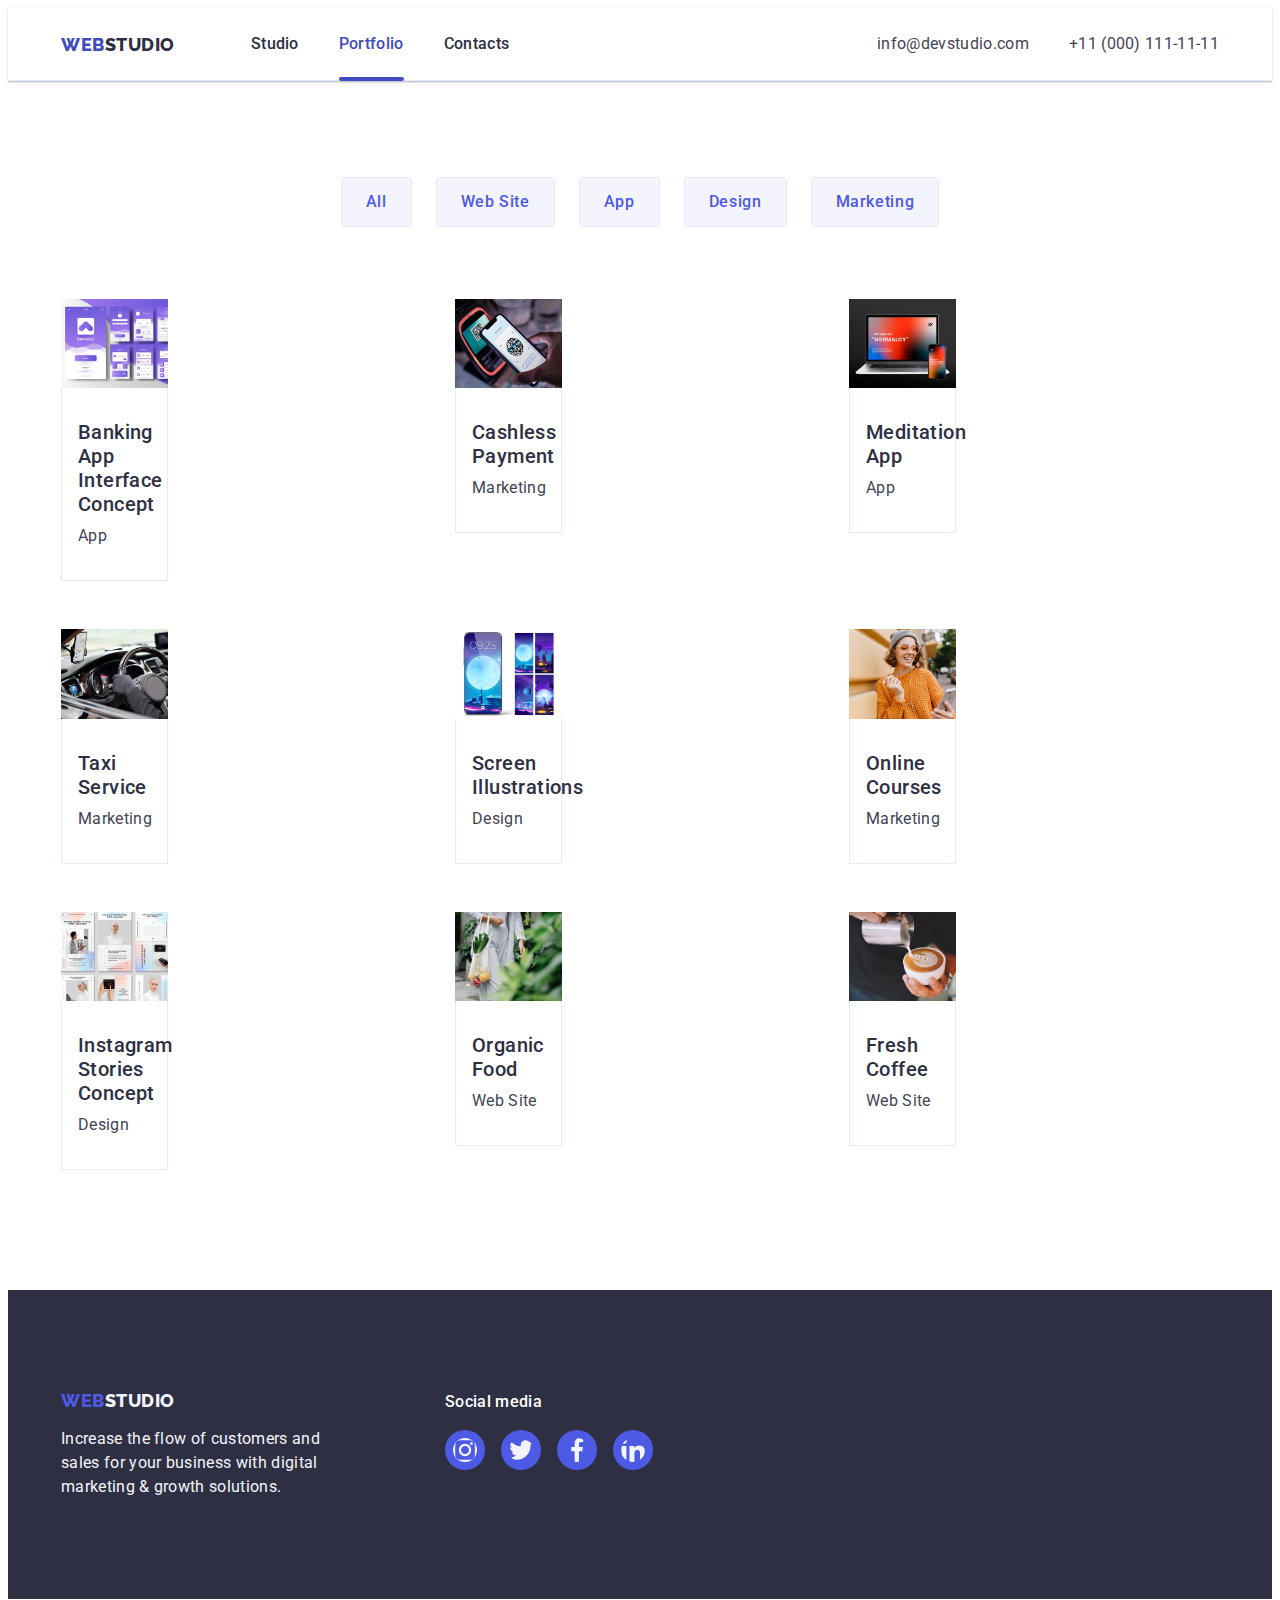
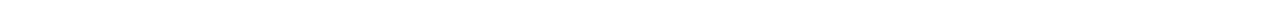
==== portfolio.html @ 83d92a8b "1stsession" ====
<!DOCTYPE html>
<html lang="en">
<head>
    <meta charset="UTF-8">
    <meta name="viewport" content="width=device-width, initial-scale=1.0">
    <link rel="preconnect" href="https://fonts.googleapis.com">
<link rel="preconnect" href="https://fonts.gstatic.com" crossorigin>
<link href="https://fonts.googleapis.com/css2?family=Raleway:wght@400;800&family=Roboto:wght@400;500&display=swap" rel="stylesheet">
<link rel="stylesheet" href="https://cdnjs.cloudflare.com/ajax/libs/modern-normalize/2.0.0/modern-normalize.min.css" integrity="sha512-4xo8blKMVCiXpTaLzQSLSw3KFOVPWhm/TRtuPVc4WG6kUgjH6J03IBuG7JZPkcWMxJ5huwaBpOpnwYElP/m6wg==" crossorigin="anonymous" referrerpolicy="no-referrer" />
    <link rel="stylesheet" href="./styles/styles.css">
    <title>Document</title>
</head>
<body>
   
    <header class="headin">
        <div class="first container">
        <nav class="nav">
            <a href="./index.html" class="logo-header link">Web<span class="logospan">Studio</span></a>
            <ul class="menu list">
                <li>
                    <a href="./index.html" class="texthead link">Studio</a>
                </li>
                <li>
                    <a href="./portfolio.html" class="texthead link current">Portfolio</a>
                </li>
                <li>
                    <a href="" class="texthead link">Contacts</a>
                </li>
             
            </ul>
        </nav>
        <address class="adr">
            <ul class="mailtel list">
                <li>
                    <a href="mailto:info@devstudio.com" class="contacts link">info@devstudio.com</a>
                </li>
                <li>
                    <a href="tel:+110001111111" class="contacts link"> +11 (000) 111-11-11</a>
                </li>
            </ul>
        </address>
    </div>
    </header>
    
    <!--Buttons section-->
    <main>
        <section class="project">
            <div class="container">
        <h1 class="visually-hidden">Hiden header</h1>
<ul class="project-button list">
    <li>
        <button type="button" class="knopka"> All </button>
    </li>
    <li>
        <button type="button" class="knopka">Web Site</button>
    </li>
    <li>
        <button type="button" class="knopka">App</button>
    </li>
    <li>
        <button type="button" class="knopka">Design</button>
    </li>
    <li>
        <button type="button" class="knopka">Marketing</button>
    </li>
</ul>
    
    <!--Main Section-->
    <!--<section class="main">-->
    <ul class="fotki list">
        <li class="portpicsitem">
            <a href= "" class="our-services link">
                <div class="portfolia-card-wrap">
            <img src="./images/img1.jpg" alt="Banking" width="360">
            <p class="overlay">
                14 Stylish and User-Friendly App Design Concepts · Task Manager App · Calorie Tracker App · Exotic Fruit Ecommerce App · Cloud Storage App
Cashless Payment
Marketing
            </p>
        </div> 
            <div class="services-type"> 
            <h2 class="list-team-names">
                Banking App Interface Concept
            </h2>
            <p class="list-team-position">
                App
            </p>
                </div>
        </a>
        </li>
        <li class="portpicsitem">
        <a href="" class="our-services link">
            <div class="portfolia-card-wrap">
            <img src="./images/img2.jpg" alt="Cashless" width="360">
            <p class="overlay">
                14 Stylish and User-Friendly App Design Concepts · Task Manager App · Calorie Tracker App · Exotic Fruit Ecommerce App · Cloud Storage App
Cashless Payment
Marketing
            </p>
        </div> 
            <div class="services-type">
            <h2 class="list-team-names">
                Cashless Payment
            </h2>
         <p class="list-team-position">
                 Marketing
         </p>
        </div>
          </a>
          </li>
          <li class="portpicsitem">
         <a href= "" class="our-services link">
            <div class="portfolia-card-wrap">
            <img src="./images/img3.jpg" alt="Maditaion" width="360">
            <p class="overlay">
                14 Stylish and User-Friendly App Design Concepts · Task Manager App · Calorie Tracker App · Exotic Fruit Ecommerce App · Cloud Storage App
Cashless Payment
Marketing
            </p>
        </div> 
            <div class="services-type">
            <h2 class="list-team-names">
                Meditation App
            </h2>
            <p class="list-team-position">
                App
            </p>
            </div>
              </a>
          </li>
        
               <!--</section>
           <main>-->
          <!--Main Section 2-->
          <!--<section>-->
           
         <li class="portpicsitem">
         <a href="" class="our-services link">
            <div class="portfolia-card-wrap">
                    <img src="./images/img4.jpg" alt="Taxi service" width="360">
                    <p class="overlay">
                        14 Stylish and User-Friendly App Design Concepts · Task Manager App · Calorie Tracker App · Exotic Fruit Ecommerce App · Cloud Storage App
        Cashless Payment
        Marketing
                    </p>
                </div> 
                    <div class="services-type ">
                    <h2 class="list-team-names">
                        Taxi Service
                    </h2>
                    <P class="list-team-position">
                        Marketing
                    </P>
                    </div>
                </a>
                </li>
                <li class="portpicsitem">
                    <a href= "" class="our-services link">
                        <div class="portfolia-card-wrap">
                    <img src="./images/img5.jpg" alt="Screen" width="360">
                    <p class="overlay">
                        14 Stylish and User-Friendly App Design Concepts · Task Manager App · Calorie Tracker App · Exotic Fruit Ecommerce App · Cloud Storage App
        Cashless Payment
        Marketing
                    </p>
                </div> 
                    <div class="services-type ">
                    <h2 class="list-team-names">
                        Screen Illustrations
                    </h2>
                    <p class="list-team-position">
                        Design
                    </p>
                    </div>
                </a>
                </li>
                <li class="portpicsitem">
                    <a href= "" class="our-services link">
                        <div class="portfolia-card-wrap">
                    <img src="./images/img6.jpg" alt="Courses" width="360">
                    <p class="overlay">
                        14 Stylish and User-Friendly App Design Concepts · Task Manager App · Calorie Tracker App · Exotic Fruit Ecommerce App · Cloud Storage App
        Cashless Payment
        Marketing
                    </p>
                </div> 
                    <div class="services-type ">
                    <h2 class="list-team-names">
                        Online Courses
                    </h2>
                    <p class="list-team-position">
                        Marketing
                    </p>
                    </div>
                </a>
                </li>
            
          <!-- </section>-->
           <!--Section.3-->
         <!-- <section>-->
            
               <li class="portpicsitem">
                <a href= "" class="our-services link">
                    <div class="portfolia-card-wrap">
                  <img src="./images/img7.jpg" alt="Instagram" width="360">
                  <p class="overlay">
                    14 Stylish and User-Friendly App Design Concepts · Task Manager App · Calorie Tracker App · Exotic Fruit Ecommerce App · Cloud Storage App
    Cashless Payment
    Marketing
                </p>
            </div> 
                  <div class="services-type">
                    <h2 class="list-team-names">
                        Instagram Stories Concept
                    </h2>
                    <p class="list-team-position">
                        Design
                    </p>
                  </div>
                </a>
                </li>
                <li class="portpicsitem">
                    <a href= "" class="our-services link">
                        <div class="portfolia-card-wrap">
                     <img src="./images/img8.jpg" alt="Organic food" width="360">
                     <p class="overlay">
                        14 Stylish and User-Friendly App Design Concepts · Task Manager App · Calorie Tracker App · Exotic Fruit Ecommerce App · Cloud Storage App
        Cashless Payment
        Marketing
                    </p>
                </div> 
                     <div class="services-type ">
                    <h2 class="list-team-names">
                        Organic Food
                    </h2>
                    <p class="list-team-position">
                        Web Site
                    </p>
                     </div>
                </a>
                </li>
                <li class="portpicsitem">
                    <a href= "" class="our-services link">
                        <div class="portfolia-card-wrap">
                  <img src="./images/img9.jpg" alt="Fresh Coffee" width="360">
                  <p class="overlay">
                    14 Stylish and User-Friendly App Design Concepts · Task Manager App · Calorie Tracker App · Exotic Fruit Ecommerce App · Cloud Storage App
    Cashless Payment
    Marketing
                </p>
            </div> 
                  <div class="services-type">
                    <h2 class="list-team-names">
                        Fresh Coffee
                    </h2>
                    <p class="list-team-position">
                        Web Site
                    </p>
                  </div>
                </a>
                </li>
            </ul>
        </div>
        </section>
    </main>
    <footer class="section-footer">

        <div class="footer-media-links container">
        <div class="logoandpara">
        <a href="./index.html" class="link-logo-footer link"> Web<span class="link-logo-studio">Studio</span></a>
        <p class="section-footer-text">Increase the flow of customers and
            sales for your business with digital
            marketing & growth solutions.</p>
        </div>
        
       <div class="footer-links">
        <p class="footerpara">Social media</p>
        <ul class="footer-soc-list list">
            <li class="footer-social-media">
                <a href="" class="footer-soc-link">
                 <svg class="media-item"  width="24" height="24">
                <use href="./images/icons.svg#icon-instagram">

                </use>
            </svg>
        </a> 
        </li>
      <li class="footer-social-media">
        <a href="" class="footer-soc-link">
        <svg class="media-item" width="24" height="24">
            <use href="./images/icons.svg#icon-twitter">
            </use>
        </svg>
        </a>
      </li>
        <li class="footer-social-media">
            <a href="" class="footer-soc-link">
            <svg class="media-item" width="24" height="24">
                <use href="./images/icons.svg#icon-facebook">
                </use>
            </svg>
            </a>
        </li>
        <li class="footer-social-media">
            <a href="" class="footer-soc-link">
            <svg class="media-item" width="24" height="24">
                <use href="./images/icons.svg#icon-linkedin">
                </use>
            </svg>
            </a>
        </li>
        </ul>
    </div>
    </div>
    </footer>
    
</body>
</html>
---- styles/styles.css ----
:root {
    --primary-white-color: #ffffff;
    --classic-background-color: #f4f4fd;
    --primary-fonts: 'Roboto', sans-serif;
    --brand-color: #404bbf;
    --button-color: #4D5AE5;
    --list-link-menu-color: #404bbf;
    --button-color-change: #404BBF;
    --link-header-1-color: #4d5ae5;
    --nav-color: #4d5ae5;
    --portfolio-buttons-color: #F4F4FD;
    --portfolio-font-color: #4d5ae5;
    --timing-function: 250ms cubic-bezier(0.4, 0, 0.2, 1);
}
body {
    font-family: 'Roboto', sans-serif;
    color: #434455;
    background-color: #FFFFFF;
}
h1, h2, h3, h4, h5, h6, p {
    margin: 0;
}

img {
    display: block;
    max-width: 100%;
    height: auto;
}
.link {
    text-decoration: none;
}


.list {
    list-style: none;
  margin: 0;
 padding: 0;

}
.container {
    width: 1158px;
    padding: 0 15px;
    margin-left: auto;
    margin-right: auto;
}
/* header */
.headin {
    border-bottom: 1px solid #e7e9fc;
    box-shadow: 0px 2px 1px rgba(46, 47, 66, 0.08), 0px 1px 1px rgba(46, 47, 66, 0.16), 0px 1px 6px rgba(46, 47, 66, 0.08);
}
.first {
   /* box-shadow: 0px 2px 1px rgba(46, 47, 66, 0.08), 0px 1px 1px rgba(46, 47, 66, 0.16), 0px 1px 6px rgba(46, 47, 66, 0.08) ; */
    display: flex;
}
.nav {
    
    display: flex;
    align-items: center;
}

.logo-header {
 color: #4D5AE5;
 font-size: 18px;
 font-family: Raleway, sans-serif;
 font-weight: 800;
 text-transform: uppercase;
 line-height: calc(21/18);
 letter-spacing: 0.54px;
 margin-right: 76px;
 position: relative;
 color: #404bbf;
}
.logo-header::after{
    position: absolute;
    left: 0;
    bottom: -1px;
    height: 4px;
    background-color: #404bbf;
    border-radius: 2px;
}

.nav-item {
   font-family: 'Raleway', sans-serif;
   font-weight: 800;
   font-size: 18px;
   line-height: 1.17;
   letter-spacing: 0.03em;
   text-transform: uppercase;
   color: var(--link-header-1-color);
   text-decoration: none; 
}

.logospan {
    color: #2e2f42
}


.texthead {
    font-weight: 500;
    font-size: 16px;
    line-height: 1.5;
    letter-spacing: 0.02em;
    color: #2e2f42;
    display: block;
    transition: color var(--timing-function);
    
}
.texthead:hover,
.texthead:focus
 {
  color: #404bbf;  
}

.adr {
    /* box-shadow: 0px 2px 1px rgba(46, 47, 66, 0.08), 0px 1px 1px rgba(46, 47, 66, 0.16), 0px 1px 6px rgba(46, 47, 66, 0.08); */
    font-style: normal;
    margin-left: auto;

}
.contacts {
    font-size: 16px;
    line-height: 1.5;       
    letter-spacing: 0.02em;
    color: #434455;
padding: 24px 0;
display: block;
transition: color var(--timing-function);
    

}
.contacts:hover, .contacts:focus {
    color: #404bbf;
}
.sprite-icons-item {
    justify-content: center;
    align-items: center;
}
.sprite-icons{
    border-radius: 4px;
    margin-bottom: 8px;
    display: flex;
   align-items: center;
   justify-content: center;
    width: 264px;
    height: 112px;
    background-color: #F4F4FD;
}
.main-section {
    margin: 0 auto;
   background-size: cover;
    background-image:url(/images/backgroundimage.jpg);
    background-repeat: no-repeat;
    background-position: center;
    max-width: 1440px;
    background-image: linear-gradient(rgba(46, 47, 66, 0.7), rgba(46, 47, 66, 0.7)), url(/images/backgroundimage.jpg);
}
.nav-header-1 {
    font-style: normal; 
}

.main-h {
    font-size: 56px;
    line-height: 1.07;
    text-align: center;
    letter-spacing: 0.02em;
    color: #ffffff ;
    max-width: 496px;
margin-left: auto;
margin-right: auto;
margin-bottom: 48px;

}


.button-list-section {
    cursor: pointer;
    list-style: none;
    text-align: center;
    background-color: #4d5ae5;
    font-family: 'Roboto', sans-serif;
    font-weight: 500;
    font-size: 16px;
    line-height: 1.5;
    letter-spacing: 0.04em;
    color: #ffffff;
    transition:  background-color var(--timing-function);
}
.button-list-section:hover, .button-list-section:focus {
    background-color: var(--button-color-change);
}


.knopka {
    cursor: pointer;
    font-family: 'Roboto', sans-serif;
    font-weight: 500;
    font-size: 16px;
    line-height: 1.5;
    letter-spacing: 0.04em;
    color: var(--portfolio-font-color);
    background-color: var(--portfolio-buttons-color);
   border: transparent;
}
.knopka:hover, .knopka:focus {
color: #FFFFFF;
background-color: #404BBF;
border-radius: 4px;
box-shadow: 0px 2px 2px 0px rgba(0, 0, 0, 0.12), 0px 2px 1px 0px rgba(0, 0, 0, 0.08), 0px 3px 1px 0px rgba(0, 0, 0, 0.10);
}
.list-section-2{
    list-style: none;
}

.list-header {
    font-weight: 500;
    font-size: 20px;
    line-height: 1.2;
    letter-spacing: 0.02em;
    color: #2e2f42;
   
    margin-bottom: 8px;

}
.list-p {
    margin-bottom: 8px;
    font-size: 16px;
    line-height: 1.5;
    letter-spacing: 0.02em;
    color: #434455;
   

}
.list-wawd {
    list-style: none;
}
.list-wawd-h {
    font-size: 36px;
    line-height: 1.11;
    text-align: center;
    letter-spacing: 0.02em;
    text-transform: capitalize;
    color: #2e2f42;
}
.list-our-team {
    background-color: #F4F4FD;
}
.our-team-social-media{
    fill: #f4f4fd;
}

.social-media-list{
    display: flex;
    justify-content: center;
    align-items: center;
    gap: 24px;
} 
.media-item{
    border-radius: 50%;
    fill: #f4f4fd;
}
.social-media-item{
    width: 40px;
    height: 40px;
}
.social-media-link {
    border-radius: 50%;
    display: flex;
    width: 100%;
    height: 100%;
    justify-content: center;
    align-items: center;
    background-color: #4D5AE5;
    transition:  background-color var(--timing-function) ;
}
.social-media-link:hover, 
.social-media-link:focus {
    background-color: #404BBF;
}
.icon {
    justify-content: center;
    align-items: center;
}
/* customers */
.section {
    padding: 120px 0;
}

.customers-title {
    line-height: 1.11;
 color: #2E2F42;
 font-size: 36px;
 text-transform: capitalize;
 letter-spacing: 0.72px;
 margin-bottom: 72px;
 text-align: center;
}
.customers-list {
    display: flex;
    gap: 24px;

}

.customers-item {
    width: calc((100% - 120px) / 6);
    height: 88px;
}
.customers-link {
    width: 100%;
    height: 100%;
    display: flex;
    justify-content: center;
    align-items: center;
    border: 1px solid #8e8f99;
    color: #8E8F99;
    border-radius: 4px;
    transition: color var(--timing-function), border-color var(--timing-function);
}
.customers-link:hover,
.customers-link:focus{
    color: #404BBF;
    border-color: #404BBF;
}
.cutomers-icon{
fill: currentColor;
}
.footer-soc-link {
    display:flex ;
    background-color:#4D5AE5 ;
    border-radius: 50%;
    width: 100%;
    height: 100%;
    align-items: center;
    justify-content: center;
    transition: background-color var(--timing-function);
}
.footer-soc-link:hover,
.footer-soc-link:focus {
    background-color: #31D0AA;
}


.list {
    list-style: none;
}
.homw {
    text-decoration: none;
    
}
.images {
    background-color: #FFFFFF;
}

.list-team-names {
    list-style: none;
    background-color: #FFFFFF;
    font-weight: 500;
    font-size: 20px;
    line-height: 1.2;
    letter-spacing: 0.02em;
    color: #2e2f42;
}
.list-team-position {
    font-size: 16px;
    line-height: 1.5;
    letter-spacing: 0.02em;
    color: #434455;
}
.section-footer {
    background-color: #2e2f42;
}
.link-logo-studio {
    font-family: 'Raleway', sans-serif;
    font-size: 18px;
    font-weight: 800;
    line-height: 1.17;
    letter-spacing: 0.03em;
    text-transform: uppercase;
    color: #f4f4fd;
    text-decoration: none;
}
.link-logo-footer {
    color: #4d5ae5;
    text-decoration: none;
    font-family: 'Raleway', sans-serif;
    font-size: 18px;
    font-weight: 800;
    line-height: 1.17;
    letter-spacing: 0.03em;
    text-transform: uppercase;
}
.section-footer-text {
    display: flex;
    font-size: 500;
    line-height: 1.5;
    letter-spacing: 0.02em;
    color: #F4F4FD;
}
.footer-media-links {
    display: flex;
    align-items: baseline;
}
.logoandpara{
    margin-right: 120px;
}
.footerpara{
    font-weight: 500;
    font-size: 16px;
    line-height: 1.5;
    letter-spacing: 0.02em;
    color:#FFFFFF;
    margin-bottom: 16px;
}
.footer-social-media{
width: 40px;
height: 40px;

}
.footer-soc-list{
    display: flex;
   gap: 16px;


}

/* modal */

.backdrop {
    position: fixed;
    width: 100%;
    height: 100%;
    top: 0;
    left: 0;
    background-color: rgba(46, 47, 66, 0.4);
    opacity: 1;
    visibility: visible;
    pointer-events: auto;
    transition: opacity var(--timing-function), visibility var(--timing-function);
}
.is-hidden{
opacity: 0;
visibility: hidden;
pointer-events: none;
}
.modal {
    transition: transform 250ms cubic-bezier(0.4, 0, 0.2, 1);
    transform: translate(-50%, -50%) scale(1);
    top: 50%;
    left: 50%;
    position: absolute;
    width: 408px;
    min-height: 584px;
    background-color: #FCFCFC;
    box-shadow: 0px 2px 1px 0px rgba(0, 0, 0, 0.20), 0px 1px 3px 0px rgba(0, 0, 0, 0.12), 0px 1px 1px 0px rgba(0, 0, 0, 0.14); 
    border-radius: 4px;
}

.close-btn {
    transition: background-color 250ms cubic-bezier(0.4, 0, 0.2, 1), border 250ms cubic-bezier(0.4, 0, 0.2, 1);
    display: flex;
    justify-content: center;
    align-items: center;
    padding: 0;
    line-height: 0;
    width: 24px;
    height: 24px;
    border-radius: 50%;
    background-color: #E7E9FC;
    border: 1px solid rgba(0, 0, 0, 0.1);
    cursor: pointer;
    right: 24px;
    top: 24px;
    position: absolute;
}
.close-btn:hover,
.close-btn:focus {
    border: none;
    background-color: #404BBF;
    transition: background-color var(--timing-function);
}
.close-btn:hover .btn-icon-close,
.close-btn:focus .btn-icon-close {
    fill: #FFFFFF;
}
.btn-icon-close {
  transition: fill var(--timing-function);
}

.menu {
    display: flex;
    gap: 40px;
}
.nav-item {
    box-shadow: 0px 2px 1px rgba(46, 47, 66, 0.08), 0px 1px 1px rgba(46, 47, 66, 0.16), 0px 1px 6px rgba(46, 47, 66, 0.08);
    margin-right: 76px;
}
.texthead {
    padding: 24px 0px;
  
}
.current{
position: relative;
color: #404BBF;

}
.current::after{
    left: 0;
    bottom: -1px;
    content: "";
    position: absolute;
    width: 100%;
    height: 4px;
    background-color: #404BBF;
    border-radius: 2px;

}


.mailtel {
    display: flex;
    gap: 40px;
}
.main-section {
    padding-top: 188px;
    padding-bottom: 188px;
}

.button-list-section {
    display: block;
    margin: auto;
    min-width: 169px;
    height: 56px;
    border: none;
    background-color: #4d5ae5;
    border-radius: 4px;
}
.secondary {
    padding: 120px 0;
}
.secondary-text{
    line-height: 24px;
    letter-spacing: 0.32px;
}
.visually-hidden {
    position: absolute;
    width: 1px;
    height: 1px;
    margin: -1px;
    border: 0;
    padding: 0;
    white-space: nowrap;
    clip-path: inset(100%);
    clip: rect(0 0 0 0);
    overflow: hidden;
}

.secondary-list {
    border: 4px;
    margin-bottom: 8px;
    gap: 24px;
    display: flex;
  
    
} 
.our-services{
    display: block;
}
.our-services:hover,
.our-services:focus{
    box-shadow: 0px 1px 6px rgba(46, 47, 66, 0.08), 0px 1px 1px rgba(46, 47, 66, 0.16), 0px 2px 1px rgba(46, 47, 66, 0.08);
    outline: 3px solid red;
}

.sec-item{
    flex-basis: calc((100% - 72px) / 4);
}
.likethis {

    flex-basis: calc((100% - 48px) / 3);
   
}



.third-section {
padding-bottom: 120px;
}

.list-wawd-h {
    margin-bottom: 72px;
}
.third-list {
    margin-left: auto;
    margin-right: auto;
   display: flex;
   gap: 24px;
   justify-content: center;
}
.list-our-team {
    padding: 120px 0;
}
.list-wawd-h {
    margin-bottom: 72px;
}
.fourth-section {
    display: flex;
gap: 24px;
   
}
.testing {
    flex-basis: calc((100% - 72px) / 4);
    border-radius: 0px 0px 4px 4px;
 background-color: #FFFFFF;
 box-shadow: 0px 1px 6px rgba(46, 47, 66, 0.08), 0px 1px 1px rgba(46, 47, 66, 0.16), 0px 2px 1px rgba(46, 47, 66, 0.08);


}
.people-names {
    text-align: center;
    padding: 32px 0;
}

.section-footer {
    padding: 100px 0;
}
.link-logo-footer{
    display: inline-block;
    margin-bottom: 16px;
}
.footer-links {
    align-items: baseline;
    margin-right: 80px;
}
.section-footer-text {
    max-width: 264px;
}
.project {
    padding: 96px 0 120px 0;
}
.project-button {
    display: flex;
    justify-content: center;
    gap: 24px;
    margin-bottom: 72px;
}
.knopka {
    transition: color 250ms cubic-bezier(0.4, 0, 0.2, 1), background-color 250ms cubic-bezier(0.4, 0, 0.2, 1), border-color 250ms cubic-bezier(0.4, 0, 0.2, 1), box-shadow 250ms cubic-bezier(0.4, 0, 0.2, 1);
    padding: 12px 24px;
    border: 1px solid #e7e9fc;
    border-radius: 4px;
}
.knopka:hover {
    border: 1px solid transparent;
}
.knopka:focus{
    border: 1px solid transparent;
}
.fotki {
    display: flex;
    flex-wrap: wrap;
    row-gap: 48px;
    column-gap: 24px;
   
}
.our-services {
    transition: box-shadow 250ms cubic-bezier(0.4, 0, 0.2, 1);
    width: calc((100% - 48px)/3);   
}
.services-type {
    
    padding: 32px 16px;
    border: 1px solid #e7e9fc;
    border-top: none;
}
.list-team-names {
    margin-bottom: 8px;
}
.portpicsitem {
    transition: box-shadow 250ms cubic-bezier(0.4, 0, 0.2, 1);
    flex-basis: calc((100% - 48px) / 3);
}

.overlay {
    color:  #F4F4FD;
    line-height: 24px; /* 150% */
    letter-spacing: 0.32px;
    background-color: #4D5AE5;
    padding: 40px 32px;
    width: 100%;
    height: 100%;
    position: absolute;
    top: 0;
    transform: translateY(100%);
    transition: transform var(--timing-function);
}
.portfolia-card-wrap{
    position: relative;
    overflow: hidden;
}
.our-services:hover .overlay,
.our-services:focus .overlay {
    transform: translateY(0);
}


/* modal form */
.form {
    display: inline-flex;
    position: relative;
    display: block;
    border-radius: 4px;
    border: #8E8F99 solid 1px;
    width: 360px;
    height: 58px;
}
.modal-form-icon{
    position: absolute;
    width: 18px;
    padding: 3px 0px;
    gap: 4px;
}
.form-para{
width: 360px;
height: 24px;
color: #2E2F42;
font-weight: 500;
line-height: 24px; /* 150% */
letter-spacing: 0.32px;
margin: 72px 24px;
}
.form-label {
color: var(--lightslate, #8E8F99);
font-size: 12px;
font-style: normal;
font-weight: 400;
line-height: 14px; 
letter-spacing: 0.48px;
}
.textarea{
    width: 360px; 
}
.useragreement{
    font-size: 12px;
    font-style: normal;
    font-weight: 400;
    line-height: 14px;
    letter-spacing: 0.48px;
}
.footerspan{
    color: var(--iris, #4D5AE5);
    font-family: Roboto;
    font-size: 12px;
    font-style: normal;
    font-weight: 400;
    line-height: 16px;
    letter-spacing: 0.48px;
    text-decoration-line: underline;   
}
.footeragreement{
    display: flex;
    justify-content: center;
    margin-bottom: 24px;
}
.checkbox{
margin-right: 8px;
}
.modal-form-field{
position: relative;
}






/* Footer-form */
.footer-subscribe-form {
  
}
.footer-subs {
    color: var(--white, #FFF);
    font-family: Roboto;
    font-size: 16px;
    font-weight: 500;
    line-height: 24px; /* 150% */
    letter-spacing: 0.32px;
  

}
.footer-form-subs {
  
}
.subs-input {
    margin-right: 24px;
    color: var(--primary-white-color);
    border-radius: 4px;
    border: 1px solid var(--white, #FFF);
    box-shadow: 0px 4px 4px 0px rgba(0, 0, 0, 0.15);    
    background-color: #2E2F42;
    margin-top: 16px;
    width: 264px;
    height: 40px;
    flex-shrink: 0;
}
.form-btn {
display: inline-flex;
color: #e7e9fc;
border-radius: 4px;
background: var(--iris, #4D5AE5);
padding: 8px 24px;
justify-content: center;
align-items: center;
gap: 16px;
}
.placeholder{
    color: var(--white, #FFF);
    font-family: Roboto;
    font-size: 12px;
    font-style: normal;
    font-weight: 400;
    line-height: 24px; /* 200% */
    letter-spacing: 0.48px; 
}
.footer-btn-icon{
    justify-content: center;
    align-items: center;
}
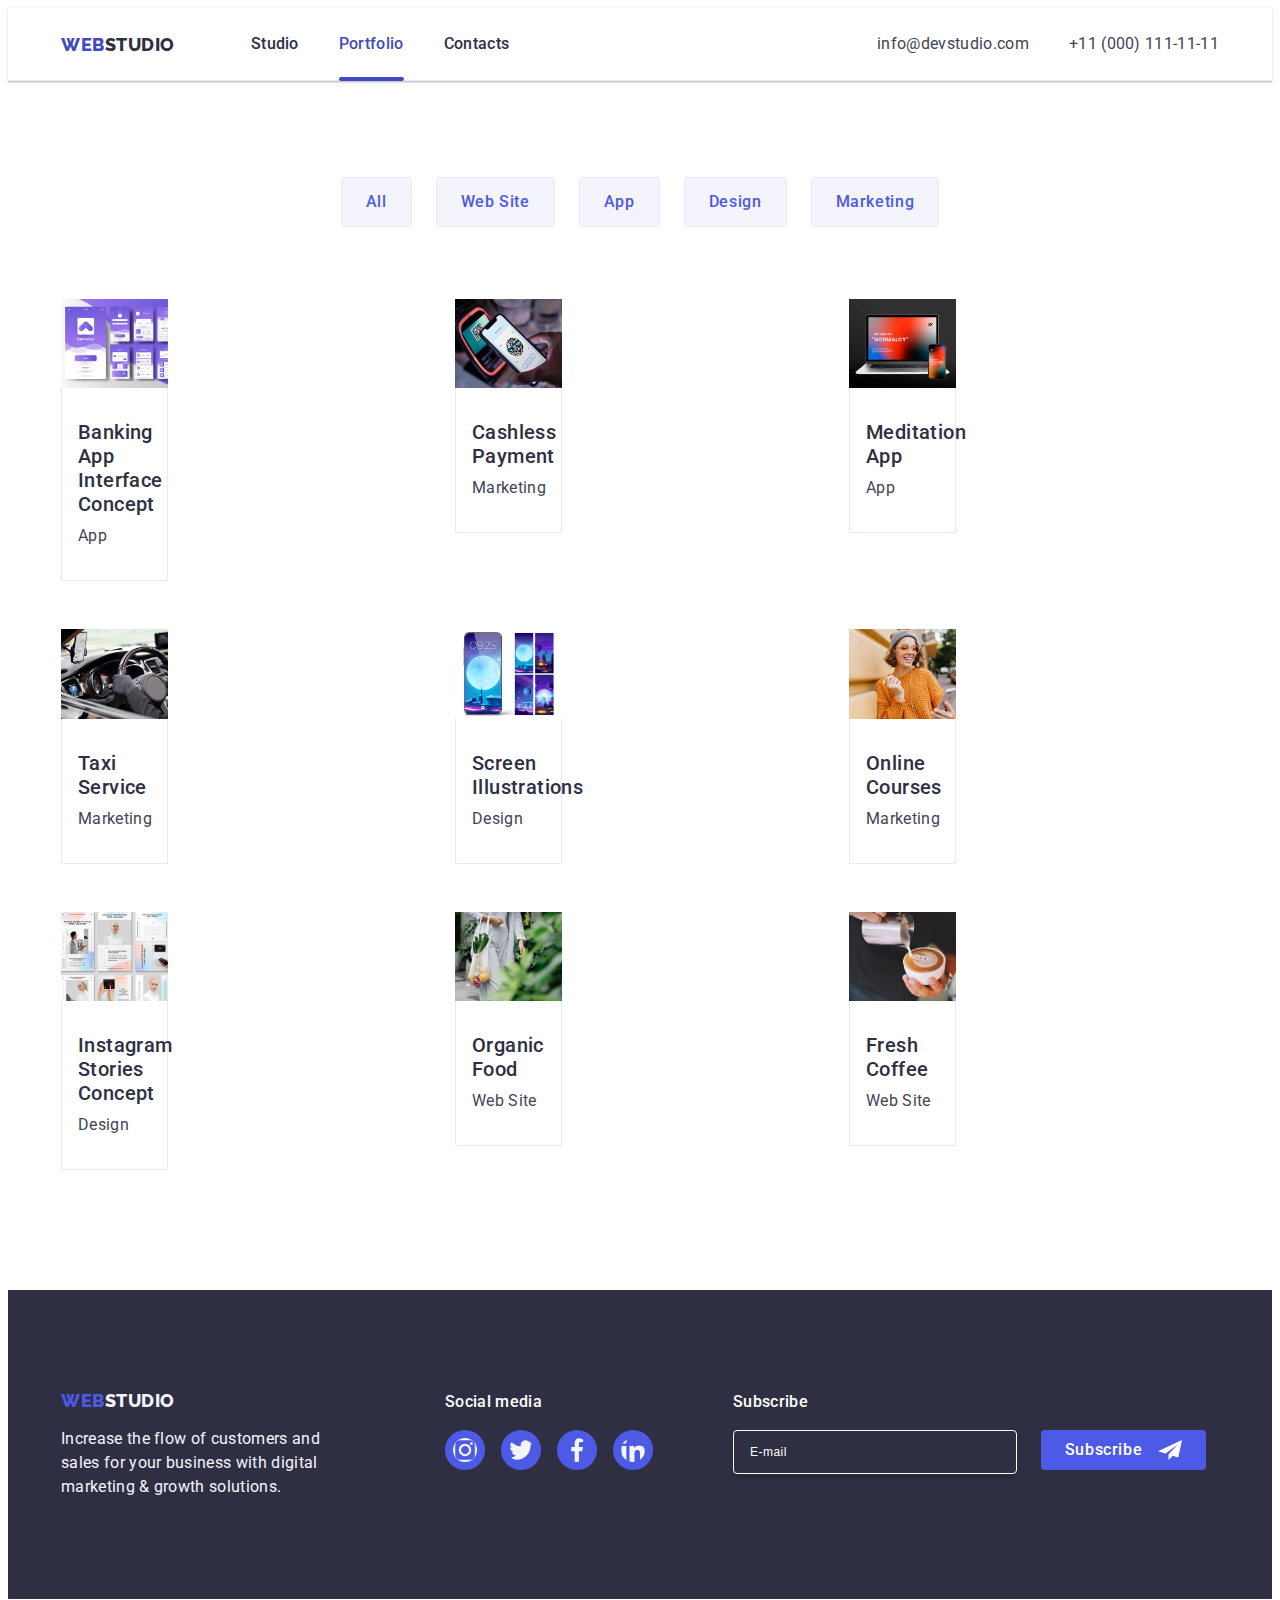
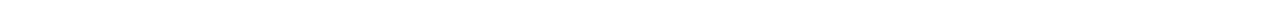
==== commit efba819d: "sdfds" ====
--- a/portfolio.html
+++ b/portfolio.html
@@ -311,7 +311,27 @@
         </li>
         </ul>
     </div>
+
+     <!-- Footer subscribe form DIV -->
+
+     <div class="bottom-right-corner">
+        <p class="para-bottom-right">Subscribe</p>
+        <fomr class="bootom-right-footer-form">
+    <label class="footer-bottom-right-label">
+        <input 
+        class="bottom-form-input"
+        name="subs_from" 
+        type="email" 
+        placeholder="E-mail">
+    </label>
+    <button class="btn-bottom-right" type="submit">Subscribe
+        <svg class="bottom-right-btn-icon" width="24" height="24">
+            <use href="./images/icons.svg#icon-subscribe"></use>
+        </svg>
+    </button>
+         </fomr>
     </div>
+        </div>
     </footer>
     
 </body>
--- a/styles/styles.css
+++ b/styles/styles.css
@@ -442,6 +442,7 @@
 pointer-events: none;
 }
 .modal {
+    padding: 72px 24px 24px 24px;
     transition: transform 250ms cubic-bezier(0.4, 0, 0.2, 1);
     transform: translate(-50%, -50%) scale(1);
     top: 50%;
@@ -704,36 +705,51 @@
 
 /* modal form */
 .form {
+    width: 100%;
+    height: 40px;
+    background-color: transparent;
+    padding-left: 38px;
+    outline: transparent;
+    transition: border-color 250ms cubic-bezier(0.1, 0, 0.2, 1);
     display: inline-flex;
     position: relative;
     display: block;
     border-radius: 4px;
-    border: #8E8F99 solid 1px;
-    width: 360px;
-    height: 58px;
+    border: rgba(46, 47, 66, 0.4) solid 1px;
+}
+.form:focus{
+border-color:#4D5AE5;
 }
 .modal-form-icon{
+    left: 16px;
+    top:50%;
+    transform: translateY(-50%);
+    transition: fill 250ms cubic-bezier(0.4, 0, 0.2, 1);
     position: absolute;
     width: 18px;
     padding: 3px 0px;
     gap: 4px;
 }
+.modal-form-icon:focus{
+    fill: #4D5AE5;
+}
 .form-para{
+margin-bottom: 16px;
+text-align: center;
 width: 360px;
 height: 24px;
 color: #2E2F42;
 font-weight: 500;
 line-height: 24px; /* 150% */
 letter-spacing: 0.32px;
-margin: 72px 24px;
 }
 .form-label {
-color: var(--lightslate, #8E8F99);
 font-size: 12px;
-font-style: normal;
-font-weight: 400;
-line-height: 14px; 
-letter-spacing: 0.48px;
+line-height: 1.17;
+letter-spacing: 0.04em;
+color: #8e8f99;
+display: block;
+margin-bottom: 4px;
 }
 .textarea{
     width: 360px; 
@@ -746,18 +762,18 @@
     letter-spacing: 0.48px;
 }
 .footerspan{
-    color: var(--iris, #4D5AE5);
-    font-family: Roboto;
-    font-size: 12px;
-    font-style: normal;
-    font-weight: 400;
-    line-height: 16px;
-    letter-spacing: 0.48px;
-    text-decoration-line: underline;   
+width: 16px;
+height: 16px;
+border:1px solid rgba(46, 47, 66, 0.4);
+border-radius: 2px;
+transition: background-color 250ms cubic-bezier(0.4, 0, 0.2, 1), border 250ms cubic-bezier(0.4, 0, 0.2, 1), fill 250ms cubic-bezier(0.4, 0, 0.2, 1);
+display: inline-flex;
+text-align: center;
+justify-content: center;
+fill: transparent;
+
 }
 .footeragreement{
-    display: flex;
-    justify-content: center;
     margin-bottom: 24px;
 }
 .checkbox{
@@ -766,61 +782,96 @@
 .modal-form-field{
 position: relative;
 }
-
-
-
+.entire-form{
+    margin-bottom: 8px;
+}
+.comment-label-section{
+margin-bottom: 16px;
+}
+.comment-text-area
+{
+    width: 100%;
+    height: 120px;
+    font-size: 12px;
+    line-height: 1.17;
+    letter-spacing: 0.04em;
+    color: rgba (46, 47, 66, 0.4);
+    border: 1px solid rgba(46, 47, 66, 0.4);
+    border-radius: 4px;
+    background-color: transparent;
+    padding: 8px 16px;
+    outline: transparent;
+    resize: none;
+    transition: border-color 250ms cubic-bezier(0.4, 0, 0.2, 1);
+
+}
+.comment-text-area:focus{
+    border-color: #4D5AE5;
+}
+.user-policy-agreement{
+    display: block;
+    font-size: 12px;
+    line-height: 1.17;
+    letter-spacing: 0.04em;
+    color: #8e8f99;
+}
+.checkbox:checked{
+  background-color: #404bbf;  
+}
+.checkbox:checked .footerspan{
+    border: none;
+    fill: #F4F4FD;
+}
+.pp-link{
+    color:#4d5ae5;
+}
 
 
 
 /* Footer-form */
-.footer-subscribe-form {
-  
-}
-.footer-subs {
-    color: var(--white, #FFF);
-    font-family: Roboto;
+.para-bottom-right{
+    margin-bottom: 16px;
+    font-weight: 500;
     font-size: 16px;
-    font-weight: 500;
-    line-height: 24px; /* 150% */
-    letter-spacing: 0.32px;
-  
-
-}
-.footer-form-subs {
-  
-}
-.subs-input {
-    margin-right: 24px;
-    color: var(--primary-white-color);
-    border-radius: 4px;
-    border: 1px solid var(--white, #FFF);
-    box-shadow: 0px 4px 4px 0px rgba(0, 0, 0, 0.15);    
-    background-color: #2E2F42;
-    margin-top: 16px;
+    line-height: 1.5;
+    letter-spacing: 0.02em;
+    color: #ffffff; 
+}
+.bootom-right-footer-form {
+    display: flex;
+    gap: 24px;
+}
+.bottom-form-input{
     width: 264px;
     height: 40px;
-    flex-shrink: 0;
-}
-.form-btn {
-display: inline-flex;
-color: #e7e9fc;
-border-radius: 4px;
-background: var(--iris, #4D5AE5);
-padding: 8px 24px;
-justify-content: center;
-align-items: center;
-gap: 16px;
-}
-.placeholder{
-    color: var(--white, #FFF);
-    font-family: Roboto;
+    border: 1px solid #ffffff;
+    background-color: transparent;
     font-size: 12px;
-    font-style: normal;
-    font-weight: 400;
-    line-height: 24px; /* 200% */
-    letter-spacing: 0.48px; 
-}
-.footer-btn-icon{
+    line-height: 1.5;
+    letter-spacing: 0.04em;
+    padding-left: 16px;
+    box-shadow: 0px 4px 4px 0px rgba(0, 0, 0, 0.15);
+    border-radius: 4px;
+    color: #ffffff;
+}
+.bottom-form-input::placeholder{
+    color: #ffffff;
+}
+.btn-bottom-right{
+    min-width: 165px;
+    height: 40px;
+    display: flex;
     justify-content: center;
     align-items: center;
-}+    font-family: 'Roboto', sans-serif;
+font-size: 16px;
+font-weight: 500;
+line-height: 1.5;
+letter-spacing: 0.04em;
+color: #ffffff;
+cursor: pointer;
+background-color: #4D5AE5;
+border: none;
+border-radius: 4px;
+gap: 16px;
+}
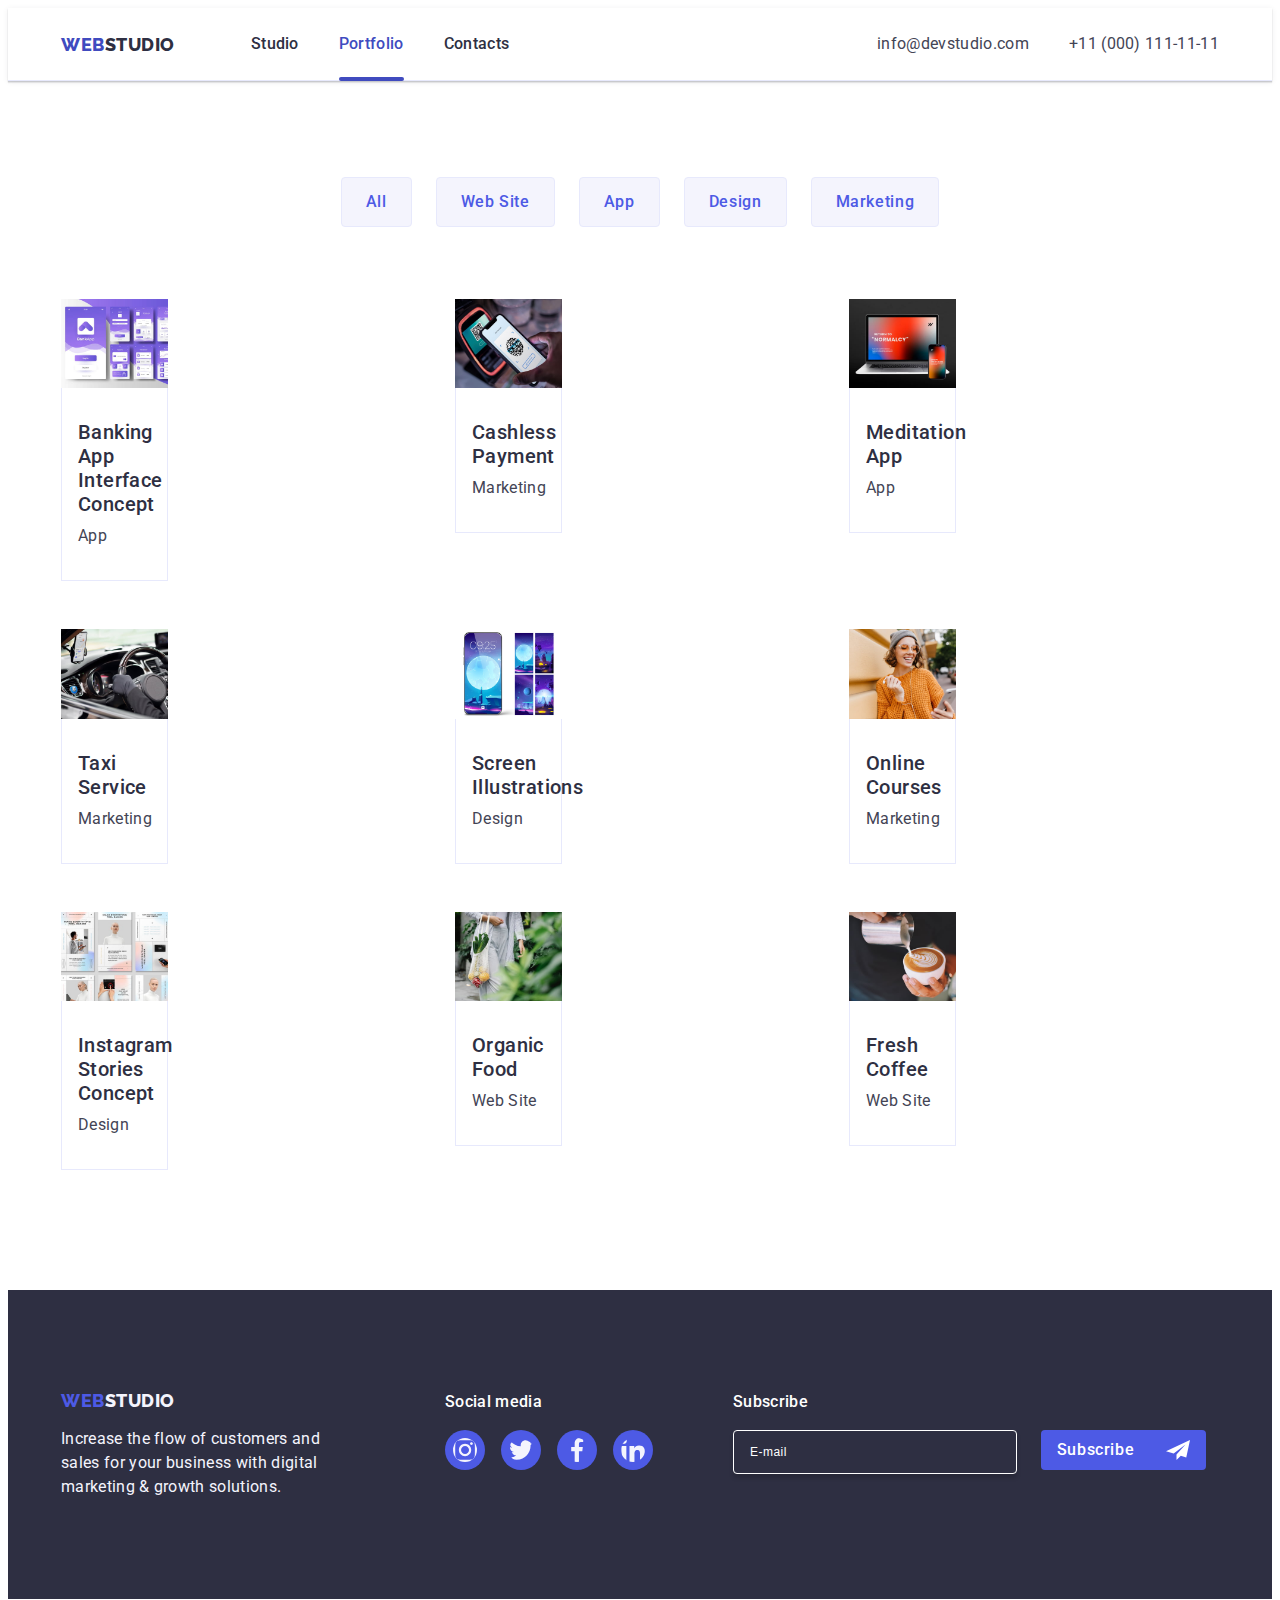
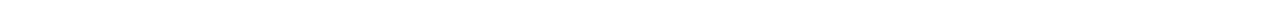
==== commit 6afc67c4: "plpl" ====
--- a/portfolio.html
+++ b/portfolio.html
@@ -316,11 +316,11 @@
 
      <div class="bottom-right-corner">
         <p class="para-bottom-right">Subscribe</p>
-        <fomr class="bootom-right-footer-form">
+        <form class="bootom-right-footer-form">
     <label class="footer-bottom-right-label">
         <input 
         class="bottom-form-input"
-        name="subs_from" 
+        name="subs" 
         type="email" 
         placeholder="E-mail">
     </label>
@@ -329,7 +329,7 @@
             <use href="./images/icons.svg#icon-subscribe"></use>
         </svg>
     </button>
-         </fomr>
+        </form>
     </div>
         </div>
     </footer>
--- a/styles/styles.css
+++ b/styles/styles.css
@@ -710,7 +710,7 @@
     background-color: transparent;
     padding-left: 38px;
     outline: transparent;
-    transition: border-color 250ms cubic-bezier(0.1, 0, 0.2, 1);
+    transition: border-color 250ms cubic-bezier(0.4, 0, 0.2, 1);
     display: inline-flex;
     position: relative;
     display: block;
@@ -762,6 +762,7 @@
     letter-spacing: 0.48px;
 }
 .footerspan{
+align-items: center;
 width: 16px;
 height: 16px;
 border:1px solid rgba(46, 47, 66, 0.4);
@@ -790,6 +791,7 @@
 }
 .comment-text-area
 {
+    color: rgba(46, 47, 66, 0.4);
     width: 100%;
     height: 120px;
     font-size: 12px;
@@ -815,16 +817,28 @@
     letter-spacing: 0.04em;
     color: #8e8f99;
 }
-.checkbox:checked{
+/* .checkbox:checked{
   background-color: #404bbf;  
+} */
+/* .checkbox:checked 
+.footerspan{
+    border: none;
+    fill: #F4F4FD;
+    background-color: #404bbf;
+} */
+
+.pp-link{
+    color:#4d5ae5;
+}
+.label-form{
+    margin-bottom: 8px;
 }
 .checkbox:checked .footerspan{
     border: none;
     fill: #F4F4FD;
-}
-.pp-link{
-    color:#4d5ae5;
-}
+    background-color: #404bbf;
+}
+
 
 
 
@@ -875,3 +889,6 @@
 border-radius: 4px;
 gap: 16px;
 }
+.bottom-right-btn-icon{
+    margin-left: 16px;
+}
